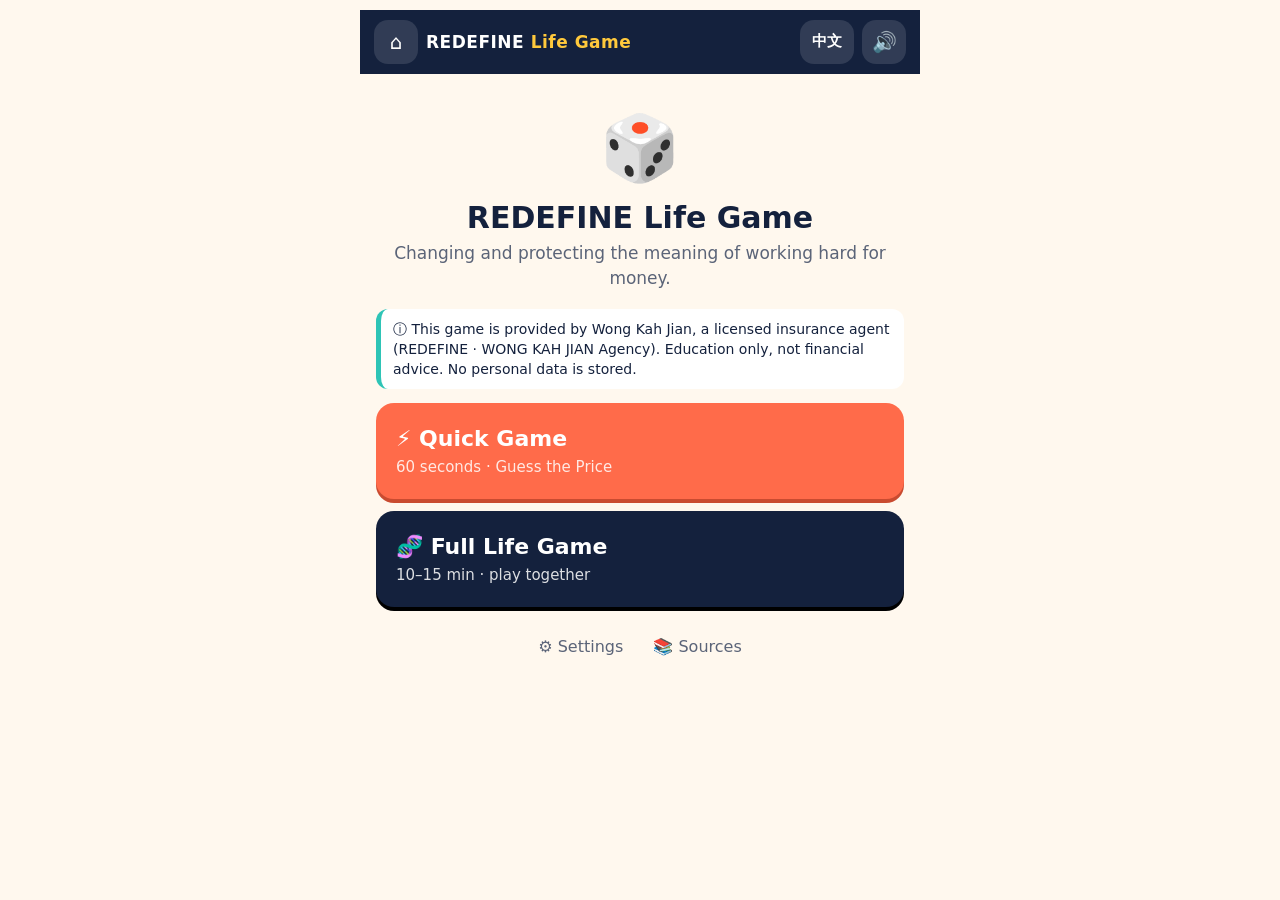
==== docs/index.html @ aa0887c2 "REDEFINE Life Game: Quick + Full mode offline PWA Co-Authored-By: Claude Opus 5.5 <noreply@anthropic" ====
<!doctype html>
<html lang="en">
<head>
<meta charset="utf-8"/>
<meta name="viewport" content="width=device-width,initial-scale=1,viewport-fit=cover"/>
<meta name="theme-color" content="#14213D"/>
<meta name="description" content="REDEFINE Life Game: a fun money game played with a licensed insurance agent."/>
<title>REDEFINE Life Game</title>
<link rel="manifest" href="manifest.webmanifest"/>
<link rel="icon" href="icons/icon-192.png"/>
<link rel="apple-touch-icon" href="icons/icon-192.png"/>
<link rel="stylesheet" href="styles.css"/>
</head>
<body>
<div id="app"></div>
<noscript>Please turn on JavaScript to play.</noscript>
<script src="data.js"></script>
<script src="rules.js"></script>
<script src="i18n.js"></script>
<script src="sound.js"></script>
<script src="cards.js"></script>
<script src="app.js"></script>
</body>
</html>
---- docs/styles.css ----
:root{--navy:#14213D;--coral:#FF6B4A;--sun:#FFC93C;--teal:#2EC4B6;--violet:#7B61FF;--cream:#FFF8EE;--red:#E63946;--green:#1b8a5a;--ink:#14213D;--muted:#5b6478;--card:#fff;color-scheme:light}
*{box-sizing:border-box;-webkit-tap-highlight-color:transparent}
html,body{margin:0;background:var(--cream);color:var(--ink);font:17px/1.45 "Segoe UI","PingFang SC","Microsoft YaHei","Noto Sans SC",system-ui,sans-serif}
button{font:inherit;color:inherit;cursor:pointer}
#app{max-width:560px;margin:0 auto;min-height:100vh;padding-bottom:40px}
.top{position:sticky;top:0;z-index:5;display:flex;align-items:center;gap:8px;padding:10px 14px;background:var(--navy);color:#fff}
.top .brand{flex:1;font-weight:800;letter-spacing:.5px}.top .brand b{color:var(--sun);font-weight:800}
.ic{border:0;background:rgba(255,255,255,.12);color:#fff;min-width:44px;height:44px;border-radius:14px;font-size:20px}
.ic.pill{font-size:15px;font-weight:700;padding:0 12px}
.screen{padding:18px 16px;animation:fadeUp .35s ease}
h1{font-size:30px;margin:6px 0;line-height:1.15}h2{font-size:24px;margin:8px 0 6px;line-height:1.2}h3{font-size:18px;margin:4px 0 10px}
.sub{color:var(--muted);margin:0 0 14px}.small{font-size:14px;color:var(--muted)}.center{text-align:center}
.btn{display:block;border:0;border-radius:18px;padding:14px 18px;background:#fff;box-shadow:0 3px 0 rgba(20,33,61,.15);font-weight:700;font-size:18px;min-height:56px;transition:transform .08s}
.btn:active{transform:translateY(2px) scale(.98)}.btn[disabled]{opacity:.4}
.btn.wide{width:100%;margin:14px 0 0}.btn.big{width:100%;margin:12px 0;padding:20px;font-size:22px;text-align:left}
.btn.big small{display:block;font-size:15px;font-weight:500;opacity:.85;margin-top:2px}
.btn.hot{background:var(--coral);color:#fff;box-shadow:0 4px 0 #c94b30}.btn.cool{background:var(--navy);color:#fff;box-shadow:0 4px 0 #000}
.btn.ghost{background:transparent;box-shadow:none;border:2px solid rgba(20,33,61,.2)}
.row2{display:grid;grid-template-columns:1fr 1fr;gap:10px;margin-top:10px}
.hero{text-align:center;padding:10px 0 4px}.logo{font-size:64px}.tag{color:var(--muted);margin:0}
.licence{background:#fff;border-left:5px solid var(--teal);border-radius:12px;padding:10px 12px;font-size:14px;margin:14px 0}
.links{display:flex;justify-content:center;gap:10px;margin-top:18px}.links button{border:0;background:none;color:var(--muted);font-size:16px;padding:10px;min-height:44px}
.card{background:var(--card);border-radius:20px;padding:16px;margin:12px 0;box-shadow:0 2px 10px rgba(20,33,61,.07)}
.note{background:#E7F8F6;border-radius:12px;padding:10px 12px;font-size:14px;margin:12px 0}
.warn{background:#FFF1D6;border-radius:12px;padding:10px 12px;font-size:15px;margin:10px 0}
.okbox{background:#E3F6EC;color:var(--green);font-weight:700;border-radius:12px;padding:12px;margin:12px 0}
.src{font-size:12.5px;color:var(--muted);margin-top:8px}
/* quick */
.dots{display:flex;gap:6px;justify-content:center}.dots i{width:34px;height:8px;border-radius:4px;background:rgba(20,33,61,.15)}.dots i.on{background:var(--coral)}
.qnum{text-align:center;color:var(--muted);font-size:14px;margin:8px 0}
.q{text-align:center;font-size:23px;margin:10px 0 18px}
.opts{display:grid;gap:12px}.opt{width:100%;font-size:21px;min-height:64px}
.reveal{background:#fff;border-radius:24px;padding:20px;text-align:center;box-shadow:0 4px 18px rgba(20,33,61,.1)}
.reveal .react{font-size:64px}.reveal .rtitle{font-size:22px;font-weight:800}.reveal .real{font-size:20px;margin:8px 0}
.reveal.ok{border-top:8px solid var(--green)}.reveal.miss{border-top:8px solid var(--coral)}
.pcard{width:100%;max-width:420px;border-radius:22px;box-shadow:0 8px 30px rgba(20,33,61,.25);margin:10px auto;display:block}
/* full */
.machine{font-size:70px}.big-q{font-size:24px;margin-top:22px}
.dreams{display:grid;grid-template-columns:repeat(3,1fr);gap:10px;margin-bottom:6px}
.dream{position:relative;border:3px solid transparent;background:#fff;border-radius:18px;padding:12px 4px;min-height:96px;font-size:14px;font-weight:600;box-shadow:0 2px 0 rgba(20,33,61,.1)}
.dream span{display:block;font-size:32px}.dream.on{border-color:var(--coral);background:#FFF0EC}
.badge{position:absolute;top:-8px;right:-6px;background:var(--coral);color:#fff;border-radius:50%;width:26px;height:26px;line-height:26px;font-size:15px}
.dh{font-size:18px}.dh span{font-size:26px}.hint{font-size:14px;color:var(--muted);margin:6px 0}
.chips{display:flex;flex-wrap:wrap;gap:8px;margin:10px 0}
.chip{border:2px solid rgba(20,33,61,.15);background:#fff;border-radius:999px;padding:8px 14px;font-weight:700;min-height:44px}.chip.on{background:var(--navy);color:#fff;border-color:var(--navy)}
.num{display:flex;align-items:center;gap:8px;font-weight:700}
input{font:inherit;font-size:18px;border:2px solid rgba(20,33,61,.15);border-radius:14px;padding:10px 12px;width:100%;background:#fff;color:var(--ink);min-height:48px}
input:focus{outline:none;border-color:var(--teal)}
.field{display:block;margin:12px 0}.field>span{display:block;font-weight:600;margin-bottom:6px}.field small{display:block;font-weight:400;font-size:13px;color:var(--muted)}
.stepper{display:flex;gap:8px}.stepper button{flex:0 0 52px;height:52px;border:0;border-radius:14px;background:var(--navy);color:#fff;font-size:26px;font-weight:700}
.stepper input{text-align:center}
.stagehead{text-align:center}.stg{display:inline-block;background:var(--sun);border-radius:999px;padding:4px 14px;font-weight:800;font-size:14px}
.stats{display:flex;gap:10px;margin:12px 0}.stats>div{flex:1;background:#fff;border-radius:16px;padding:10px;text-align:center}
.stats small{display:block;color:var(--muted);font-size:13px}.stats b{font-size:20px}
.alloc{background:#fff;border-radius:18px;padding:12px 14px;margin:10px 0;display:grid;grid-template-columns:1fr auto;gap:6px 10px;align-items:center}
.alloc .al{grid-column:1/2;display:flex;justify-content:space-between;gap:6px;font-size:16px}.alloc .bar{grid-column:1/2}.alloc .pm{grid-row:1/3;grid-column:2;display:flex;gap:6px}
.alloc .pm button{width:52px;height:52px;border:0;border-radius:14px;background:var(--navy);color:#fff;font-size:26px;font-weight:700}
.bar{height:12px;background:rgba(20,33,61,.08);border-radius:6px;overflow:hidden}.bar i{display:block;height:100%;background:var(--teal);border-radius:6px;transition:width .4s}
.a-life .bar i{background:var(--sun)}.a-save .bar i{background:var(--teal)}.a-invest .bar i{background:var(--violet)}.a-protect .bar i{background:var(--coral)}
.bar.neg i{background:var(--red)}
.cards{display:grid;grid-template-columns:1fr 1fr;gap:12px}
.lcard{border:0;border-radius:20px;min-height:120px;padding:12px;font-weight:800;font-size:16px;color:#fff;background:var(--navy);box-shadow:0 4px 0 rgba(0,0,0,.25)}
.lcard span{display:block;font-size:40px}
.c-promo{background:linear-gradient(135deg,#2EC4B6,#1b8a5a)}.c-baby{background:linear-gradient(135deg,#FFC93C,#FF9F1C);color:var(--navy)}
.c-hospital{background:linear-gradient(135deg,#7B61FF,#14213D)}.c-ci{background:linear-gradient(135deg,#FF6B4A,#C2185B)}
.c-stop2{background:linear-gradient(135deg,#E63946,#7a1020)}.c-stopall{background:linear-gradient(135deg,#444,#111)}.c-smooth{background:linear-gradient(135deg,#9be7ff,#2EC4B6);color:var(--navy)}
.lcard.big{width:220px;margin:0 auto;min-height:280px;display:flex;flex-direction:column;justify-content:center;font-size:22px}.lcard.big span{font-size:80px}
.flip{perspective:900px}.flip .lcard{animation:flipIn .7s ease both}
.deck{display:block;margin:20px auto;width:220px;height:300px;border:0;border-radius:24px;background:repeating-linear-gradient(45deg,var(--navy),var(--navy) 12px,#1f3160 12px,#1f3160 24px);color:#fff;font-size:22px;font-weight:800;box-shadow:0 8px 0 #000}
.deck span{display:block;font-size:70px}.deck.go{animation:flipOut .6s ease both}
.story{font-size:19px;margin:16px 0 8px}.tagline{display:inline-block;background:#EEE9FF;border-radius:999px;padding:4px 12px;font-size:14px}
.lines .ln,.ln{display:flex;justify-content:space-between;gap:10px;padding:6px 0;border-bottom:1px dashed rgba(20,33,61,.1);text-align:left}
.ln.good b{color:var(--green)}.ln.bad b{color:var(--red)}
.dr{display:grid;grid-template-columns:40px 1fr auto;align-items:center;gap:10px;padding:8px 0}.dr>span{font-size:30px}.dr small{display:block;color:var(--muted);font-size:13px}
.dr em{font-style:normal;font-weight:800;font-size:18px}.dr.no em{color:var(--red)}.dr.ok .bar i{background:var(--green)}.dr.no .bar i{background:var(--coral)}
.tiles{display:grid;grid-template-columns:1fr 1fr;gap:10px}.tile{background:#fff;border-radius:18px;padding:12px}.tile:last-child{grid-column:1/3}
.tile small{display:block;color:var(--muted);font-size:13px}.tile b{font-size:24px}.tile span{display:block;font-size:12.5px;color:var(--muted)}
.tile.bad b{color:var(--red)}.tile.good b{color:var(--green)}
.timeline{display:flex;gap:8px;margin:12px 0}.timeline>div{flex:1;background:#fff;border-radius:14px;padding:8px;text-align:center}.timeline span{font-size:26px;display:block}.timeline small{display:block;color:var(--muted)}
.cmp{margin:10px 0 16px}.cl{font-weight:700;margin-bottom:6px}.cb{display:grid;grid-template-columns:60px 1fr 90px;align-items:center;gap:8px;margin:4px 0;font-size:14px}.cb b{text-align:right}
.cb.after .bar i{background:var(--green)}.cb.after .bar.neg i{background:var(--coral)}.dd{font-size:22px}.dd .up{color:var(--green)}
.agentbox{border:2px dashed var(--teal)}
.need{display:grid;grid-template-columns:1fr auto 28px;align-items:center;gap:8px;background:#FFF0EC;border-radius:14px;padding:10px 12px;margin:8px 0;cursor:pointer}
.need small{display:block;color:var(--muted)}.need em{font-style:normal;font-weight:800;color:var(--red);font-size:18px}.need.ok{background:#E3F6EC}.need.ok em{color:var(--green)}
.fx{font-style:italic;font-weight:700;color:var(--violet)}
.report{background:#fff;border-radius:20px;padding:16px;box-shadow:0 2px 12px rgba(20,33,61,.08)}
.rhead{display:flex;justify-content:space-between;background:var(--navy);color:#fff;border-radius:14px;padding:12px 14px}.rhead b{color:var(--sun)}.rhead small{display:block;opacity:.85}.rd{text-align:right;font-weight:700}
.rsec{margin-top:14px}.rsec h3{color:var(--coral);margin-bottom:6px}.rdreams span,.rgrid span{display:block;padding:2px 0}
.rt{width:100%;border-collapse:collapse;font-size:15px}.rt td,.rt th{padding:6px 4px;border-bottom:1px solid #eee;text-align:right}.rt td:first-child,.rt th:first-child{text-align:left}
.rfoot{margin-top:14px;font-size:12.5px;color:var(--muted);border-top:1px solid #eee;padding-top:10px}
.srcrow small{display:block;color:var(--muted);margin-top:4px}.srcrow a{color:var(--violet)}
.modal{position:fixed;inset:0;background:rgba(20,33,61,.55);z-index:20;display:flex;align-items:flex-end;justify-content:center}
.sheet{background:#fff;width:100%;max-width:560px;border-radius:24px 24px 0 0;padding:20px 16px 24px;max-height:88vh;overflow:auto}
.fx-line{background:#F3F0FF;border-radius:12px;padding:10px;font-weight:600}.calc{font-family:ui-monospace,Consolas,monospace;font-size:14.5px;background:#f7f7f7;border-radius:12px;padding:10px;line-height:1.7}
.confetti{position:fixed;inset:0;pointer-events:none;z-index:30;overflow:hidden}.confetti i{position:absolute;top:-20px;width:10px;height:16px;border-radius:2px;animation:fall 2.2s ease-in forwards}
.pop{animation:pop .35s cubic-bezier(.2,1.6,.4,1)}.bounce{animation:bounce 1.8s ease-in-out infinite}.shake{animation:shake 2.4s ease-in-out infinite}
@keyframes pop{from{transform:scale(.8);opacity:0}to{transform:none;opacity:1}}
@keyframes fadeUp{from{transform:translateY(10px);opacity:0}to{transform:none;opacity:1}}
@keyframes bounce{0%,100%{transform:translateY(0)}50%{transform:translateY(-8px)}}
@keyframes shake{0%,80%,100%{transform:rotate(0)}85%{transform:rotate(-4deg)}90%{transform:rotate(4deg)}95%{transform:rotate(-2deg)}}
@keyframes flipIn{from{transform:rotateY(180deg) scale(.7);opacity:0}to{transform:none;opacity:1}}
@keyframes flipOut{to{transform:rotateY(90deg) scale(1.1);opacity:.2}}
@keyframes fall{to{transform:translateY(110vh) rotate(720deg)}}
@media (prefers-reduced-motion:reduce){*{animation:none!important;transition:none!important}}
@media (min-width:700px){#app{padding-top:10px}}
@media print{
  @page{size:A4;margin:10mm}
  body{background:#fff}.top,.noprint{display:none!important}.screen{padding:0;animation:none}
  .report{box-shadow:none;padding:0;font-size:12.5px}.report .fx,.report .small{display:none}
  .rhead{-webkit-print-color-adjust:exact;print-color-adjust:exact}.need{-webkit-print-color-adjust:exact;print-color-adjust:exact;padding:6px 10px;margin:4px 0}
  #app{max-width:none}
}
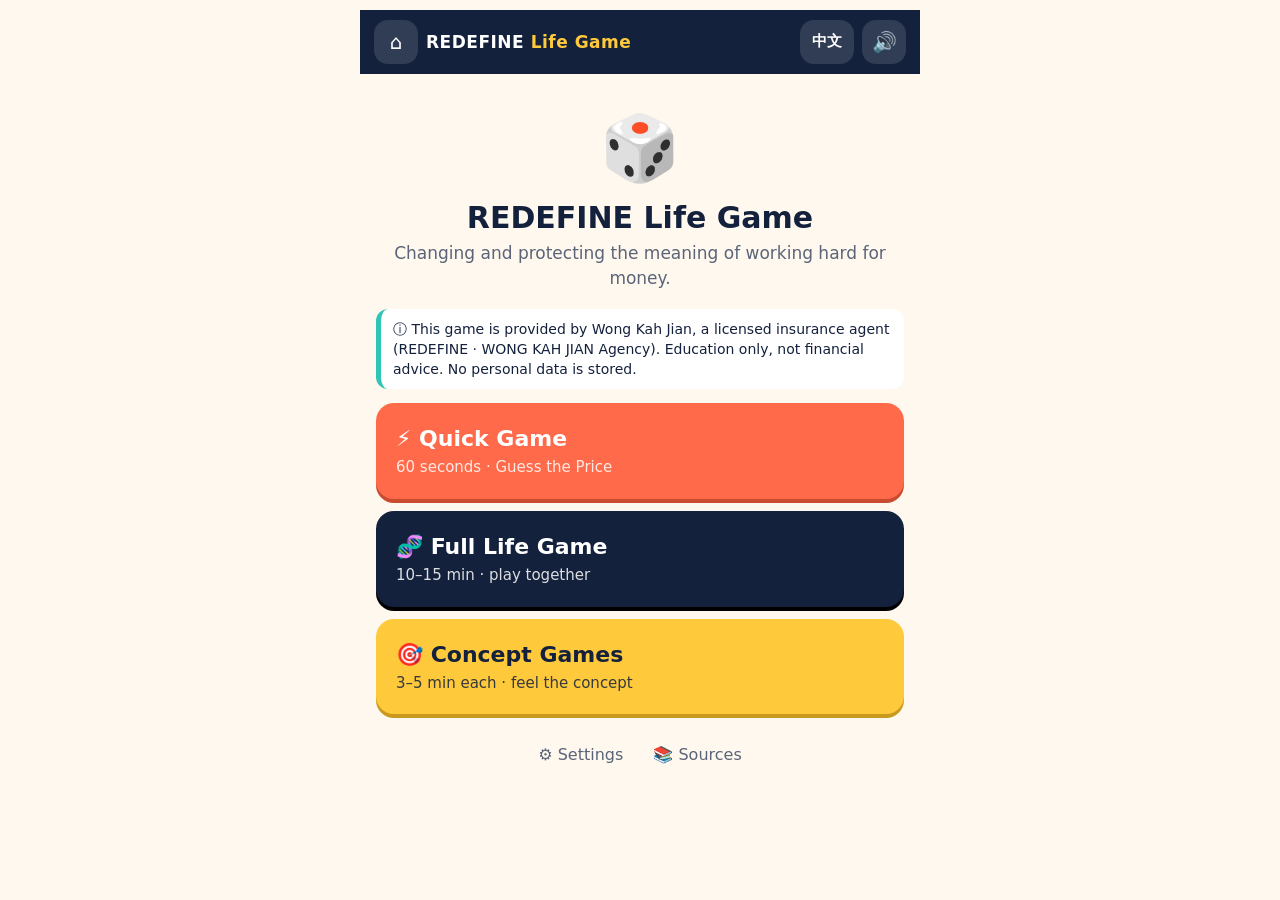
==== commit 483386ca: "Add Concept Games: 7 games for medical, income protection, savings and legacy concepts Co-Authored-B" ====
--- a/docs/index.html
+++ b/docs/index.html
@@ -19,6 +19,7 @@
 <script src="i18n.js"></script>
 <script src="sound.js"></script>
 <script src="cards.js"></script>
+<script src="concepts.js"></script>
 <script src="app.js"></script>
 </body>
 </html>
--- a/docs/styles.css
+++ b/docs/styles.css
@@ -110,3 +110,66 @@
   .rhead{-webkit-print-color-adjust:exact;print-color-adjust:exact}.need{-webkit-print-color-adjust:exact;print-color-adjust:exact;padding:6px 10px;margin:4px 0}
   #app{max-width:none}
 }
+/* quick game: Higher or Lower */
+.qbar{display:flex;justify-content:space-between;align-items:center;margin-bottom:10px}
+.score{background:var(--navy);color:#fff;border-radius:999px;padding:6px 14px;font-size:16px}.score b{color:var(--sun);font-size:19px}.streak{margin-left:4px}
+.hl-wrap{padding:6px 0}
+.hlcard{position:relative;background:#fff;border-radius:26px;padding:26px 16px 14px;text-align:center;box-shadow:0 8px 24px rgba(20,33,61,.14);touch-action:none;user-select:none;-webkit-user-select:none;cursor:grab;border:4px solid transparent;transition:border-color .15s,background .15s}
+.hlcard.up{border-color:var(--green);background:#E3F6EC}.hlcard.down{border-color:var(--coral);background:#FFF0EC}
+.hl-a span,.hl-b span{display:block;font-size:46px;line-height:1.15}.hl-a b{font-size:21px;display:block;line-height:1.25}.hl-b b{font-size:18px;display:block;line-height:1.3}
+.hl-vs{margin:12px auto;display:inline-block;background:var(--sun);border-radius:999px;padding:5px 14px;font-weight:800;font-size:14px}
+.hl-hint{color:var(--muted);font-size:13px;margin-top:12px}
+.ring{--p:100%;position:absolute;top:10px;right:10px;width:48px;height:48px;border-radius:50%;background:conic-gradient(var(--teal) var(--p),rgba(20,33,61,.1) 0);display:grid;place-items:center}
+.ring span{background:#fff;width:36px;height:36px;border-radius:50%;display:grid;place-items:center;font-weight:800}
+.ring.hurry{background:conic-gradient(var(--red) var(--p),rgba(20,33,61,.1) 0);animation:pulse .5s infinite}
+.hlbtns .btn{font-size:20px;min-height:64px;color:#fff}.btn.hi{background:var(--green);box-shadow:0 4px 0 #0f5e3c}.btn.lo{background:var(--coral);box-shadow:0 4px 0 #c94b30}
+.meter{margin:12px 0;text-align:left}.mrow{display:grid;grid-template-columns:32px 1fr auto;gap:8px;align-items:center;margin:8px 0;font-size:15px}.mrow span{font-size:24px}
+.mrow .bar{height:16px}.mrow .bar i{background:var(--coral);transition:width 1s cubic-bezier(.2,.8,.2,1)}.mrow .cmpbar i{background:var(--navy)}
+.pts{display:inline-block;background:var(--sun);border-radius:999px;padding:6px 16px;font-weight:800;font-size:18px}.pts.zero{background:#eee;color:var(--muted)}
+@keyframes pulse{50%{transform:scale(1.12)}}
+a.btn{text-decoration:none;text-align:center;display:flex;align-items:center;justify-content:center}
+.sendbox{text-align:left;border:2px solid var(--coral)}.sendbox h3{margin-bottom:4px}
+.consent{display:flex;gap:10px;align-items:flex-start;margin:10px 0;font-size:15px}.consent input{width:26px;height:26px;min-height:0;flex:0 0 26px;margin-top:1px;accent-color:var(--coral)}
+.err{color:var(--red)!important}
+/* concept games */
+.btn.sun{background:var(--sun);color:var(--navy);box-shadow:0 4px 0 #c99a1d}
+.cgth{margin:18px 0 8px}.cgtiles{display:grid;grid-template-columns:1fr 1fr;gap:10px}
+.cgtile{border:0;border-radius:20px;padding:14px;text-align:left;color:#fff;min-height:130px;box-shadow:0 4px 0 rgba(0,0,0,.2);display:flex;flex-direction:column;gap:4px}
+.cgtile span{font-size:38px}.cgtile b{font-size:17px}.cgtile small{opacity:.9;font-size:13px;line-height:1.3}
+.t-med{background:linear-gradient(135deg,#FF6B4A,#C2185B)}.t-inc{background:linear-gradient(135deg,#7B61FF,#14213D)}.t-sav{background:linear-gradient(135deg,#2EC4B6,#1b8a5a)}.t-leg{background:linear-gradient(135deg,#FFC93C,#FF9F1C);color:var(--navy)}
+.cghead{display:flex;align-items:center;gap:8px;justify-content:space-between;margin-bottom:6px}.cghead b{flex:1;text-align:center;font-size:17px}.cghead .chip{min-height:40px;padding:6px 10px;font-size:14px}
+.cgdots{display:flex;gap:5px;justify-content:center;margin:6px 0 12px}.cgdots i{width:26px;height:6px;border-radius:3px;background:rgba(20,33,61,.15)}.cgdots i.on{background:var(--coral)}
+.cgintro{font-size:19px;line-height:1.45}
+.feel{background:var(--navy);color:#fff;border-radius:22px;padding:18px;margin:14px 0;text-align:center}.feel span{font-size:34px}.feel p{font-size:20px;font-weight:700;margin:6px 0;line-height:1.4}.feel small{display:block;opacity:.85;font-size:15px}
+.cgend h3{font-size:21px}.bige{font-size:64px;display:block;line-height:1.1}
+.bigcard{min-height:240px;display:flex;flex-direction:column;justify-content:center;gap:8px}.bigcard b{font-size:23px}.bigcard small{color:var(--muted)}
+.fly-r{transform:translateX(130%) rotate(20deg)!important;transition:transform .28s}.fly-l{transform:translateX(-130%) rotate(-20deg)!important;transition:transform .28s}
+.board{display:grid;grid-template-columns:28px 1fr 1fr;grid-template-rows:1fr 1fr 24px;gap:6px;height:300px}
+.board .ax.y{grid-row:1/3;writing-mode:vertical-rl;transform:rotate(180deg);text-align:center;color:var(--muted);font-size:13px}.board .ax.x{grid-column:2/4;text-align:right;color:var(--muted);font-size:13px}
+.board .q{background:#fff;border-radius:14px;padding:8px;display:flex;flex-wrap:wrap;gap:6px;align-content:flex-start;position:relative}.board .q small{position:absolute;bottom:6px;left:8px;color:var(--muted);font-size:11px}
+.board .q4.hot{background:#FFF0EC;border:2px solid var(--coral)}
+.chipe{font-size:30px;border-radius:12px;padding:2px 4px;border:3px solid transparent}.chipe.pay{border-color:var(--green)}.chipe.lose{border-color:var(--coral)}
+.legend i{display:inline-block;width:14px;height:14px;border-radius:4px;margin:0 4px 0 10px;vertical-align:middle}.legend i.pay{border:3px solid var(--green)}.legend i.lose{border:3px solid var(--coral)}
+.robber{text-align:center;margin:10px 0}.bubble{background:#fff;border-radius:20px;padding:14px;font-size:19px;font-weight:700;box-shadow:0 4px 14px rgba(20,33,61,.12);margin-top:8px}
+.btn.redk{background:#E63946;color:#fff}.btn.whitek{background:#fff;border:3px solid #ddd}
+.ln b.bad{color:var(--red)}.ln b.good{color:var(--green)}.ln small{color:var(--muted)}
+.auction{text-align:center;padding:16px;background:#fff;border-radius:24px;box-shadow:0 6px 20px rgba(20,33,61,.1)}.bid{font-size:40px;font-weight:900;color:var(--coral)}
+.bigval{font-size:38px;font-weight:900;color:var(--navy);margin:6px 0}.bigval.bad{color:var(--red)}
+.pricetag{margin:14px auto;max-width:360px;text-align:center;border-radius:18px;padding:18px;border:4px dashed;transform:rotate(-2deg)}.pricetag b{display:block;font-size:30px;font-weight:900}.pricetag small{font-size:15px}
+.pricetag.sale{background:#FFF0EC;border-color:var(--red);color:var(--red)}.pricetag.free{background:#FFF1D6;border-color:#FF9F1C;color:#b35c00}.pricetag.fair{background:#E3F6EC;border-color:var(--green);color:var(--green)}
+.tree{position:relative;height:260px;text-align:center}.tree .cloud{font-size:54px}.tree .drops{display:block;font-size:20px;animation:fall 1s linear infinite;position:absolute;left:44%;font-style:normal}
+.tree .trunk{font-size:150px;line-height:1;margin-top:-10px}.tree .crown{position:absolute;top:70px;left:50%;transform:translateX(-50%);width:200px;display:flex;flex-wrap:wrap;justify-content:center;gap:2px;z-index:2}
+.fruit{font-size:28px;display:inline-block}.fruit.fall{animation:drop 1.2s ease-in forwards}.tree.dry .trunk{filter:saturate(.3) brightness(.9)}
+@keyframes drop{to{transform:translateY(180px) rotate(90deg);opacity:0}}
+.mrow .bar.ok i{background:var(--green)}.card{position:relative}.needline{position:absolute;top:10px;bottom:10px;border-left:3px dashed var(--red)}
+.tempt{background:#fff;border-radius:22px;padding:18px;text-align:center;box-shadow:0 6px 18px rgba(20,33,61,.12);margin:8px 0}.tempt span{font-size:44px}.tempt b{display:block;font-size:22px}
+.tbar{height:10px;background:#eee;border-radius:5px;margin-top:10px;overflow:hidden}.tbar i{display:block;height:100%;width:100%;background:var(--coral)}
+.jars{display:flex;gap:10px;justify-content:center;margin:10px 0}.jar{flex:1;max-width:240px;background:#fff;border-radius:20px;padding:12px;text-align:center}.jar span{font-size:46px;display:block}.jar b{font-size:22px;display:block}.jar.locked{border:3px solid var(--green)}
+.monks{display:flex;justify-content:space-around;text-align:center;margin:10px 0}.monks small{display:block;max-width:150px;color:var(--muted)}
+.bar.well{height:22px}.bar.well i{background:linear-gradient(90deg,#8d6e63,#2EC4B6)}
+.ldream{padding:10px 14px}.ldream.on{border:2px solid var(--sun)}.ldtog{border:0;background:none;font-size:18px;font-weight:700;width:100%;text-align:left;min-height:44px}
+.seg{display:flex;gap:6px}.seg .chip{min-height:40px;padding:6px 12px}
+.scale{text-align:center;margin:16px 0}.beam{display:flex;justify-content:space-between;background:var(--navy);border-radius:14px;padding:4px;transition:transform .6s cubic-bezier(.3,1.4,.5,1)}
+.pan{background:#fff;border-radius:12px;padding:10px;width:48%}.pan span{font-size:30px;display:block}.pan b{font-size:20px;display:block}.pan small{color:var(--muted)}.post{color:var(--navy);font-size:26px;line-height:1}
+.scriptline{background:#F3F0FF;border-radius:12px;padding:10px;margin:8px 0;font-size:16px}.scriptline.zh{background:#f7f7f7}
+@media (min-width:700px){.cgtiles{grid-template-columns:1fr 1fr 1fr}}
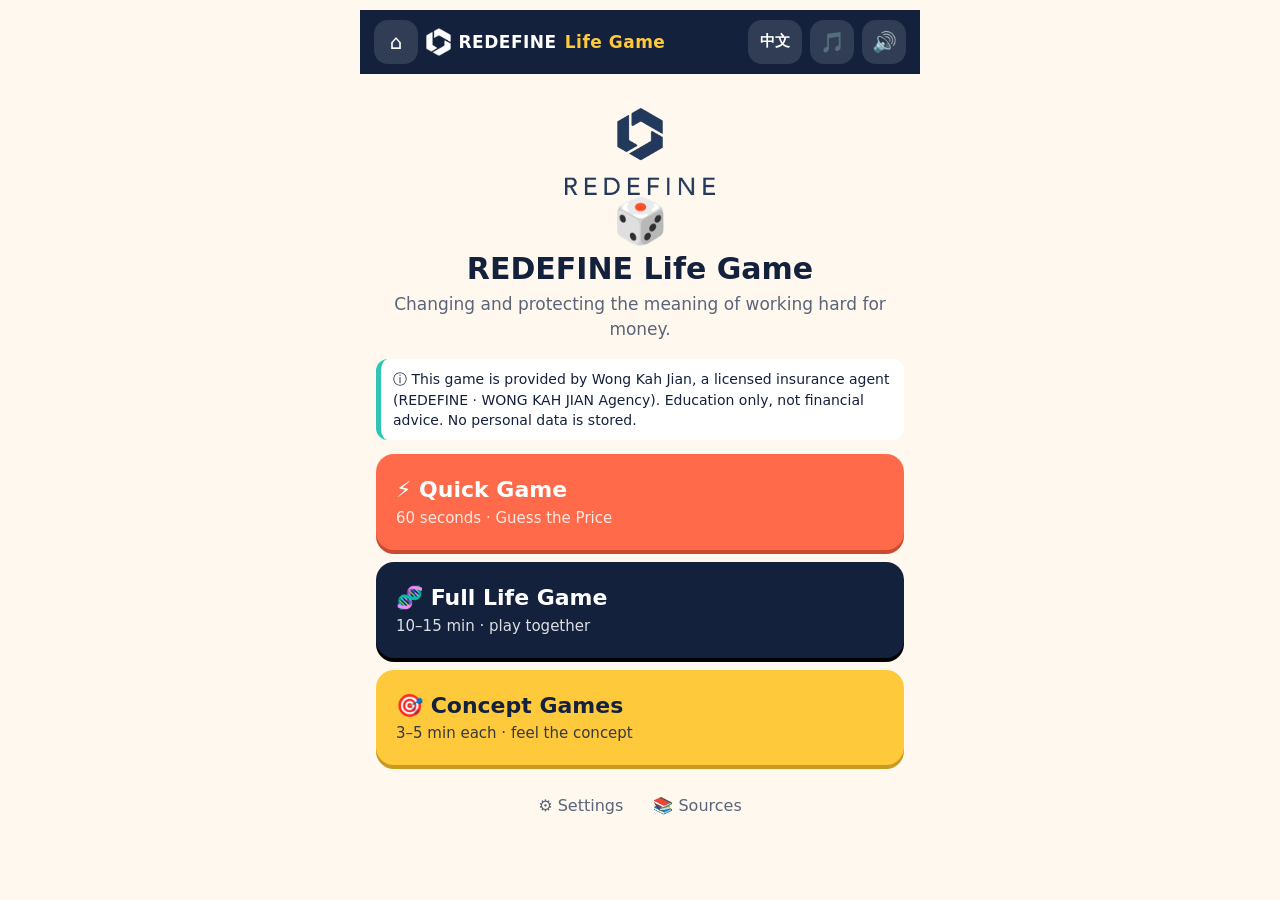
==== commit 9fd5e9ce: "Add REDEFINE logo: top bar, home, summary, share images and app icons Co-Authored-By: Claude Opus 5." ====
--- a/docs/index.html
+++ b/docs/index.html
@@ -8,7 +8,7 @@
 <title>REDEFINE Life Game</title>
 <link rel="manifest" href="manifest.webmanifest"/>
 <link rel="icon" href="icons/icon-192.png"/>
-<link rel="apple-touch-icon" href="icons/icon-192.png"/>
+<link rel="apple-touch-icon" href="icons/apple-touch-icon.png"/>
 <link rel="stylesheet" href="styles.css"/>
 </head>
 <body>
--- a/docs/styles.css
+++ b/docs/styles.css
@@ -173,3 +173,9 @@
 .pan{background:#fff;border-radius:12px;padding:10px;width:48%}.pan span{font-size:30px;display:block}.pan b{font-size:20px;display:block}.pan small{color:var(--muted)}.post{color:var(--navy);font-size:26px;line-height:1}
 .scriptline{background:#F3F0FF;border-radius:12px;padding:10px;margin:8px 0;font-size:16px}.scriptline.zh{background:#f7f7f7}
 @media (min-width:700px){.cgtiles{grid-template-columns:1fr 1fr 1fr}}
+.ic.off{opacity:.45}
+
+.top .brand{display:flex;align-items:center;gap:8px;white-space:nowrap;overflow:hidden}.top .brand .mark{height:28px;width:auto;flex:none}
+.hero-logo{display:block;width:150px;max-width:45%;height:auto;margin:6px auto 2px}.hero .logo{font-size:44px;line-height:1.1}
+@media (max-width:430px){.top .brand .rdf{display:none}}
+.rhead{align-items:center;gap:12px}.rhead .rmark{height:40px;width:auto;flex:none}.rhead .rt{flex:1}
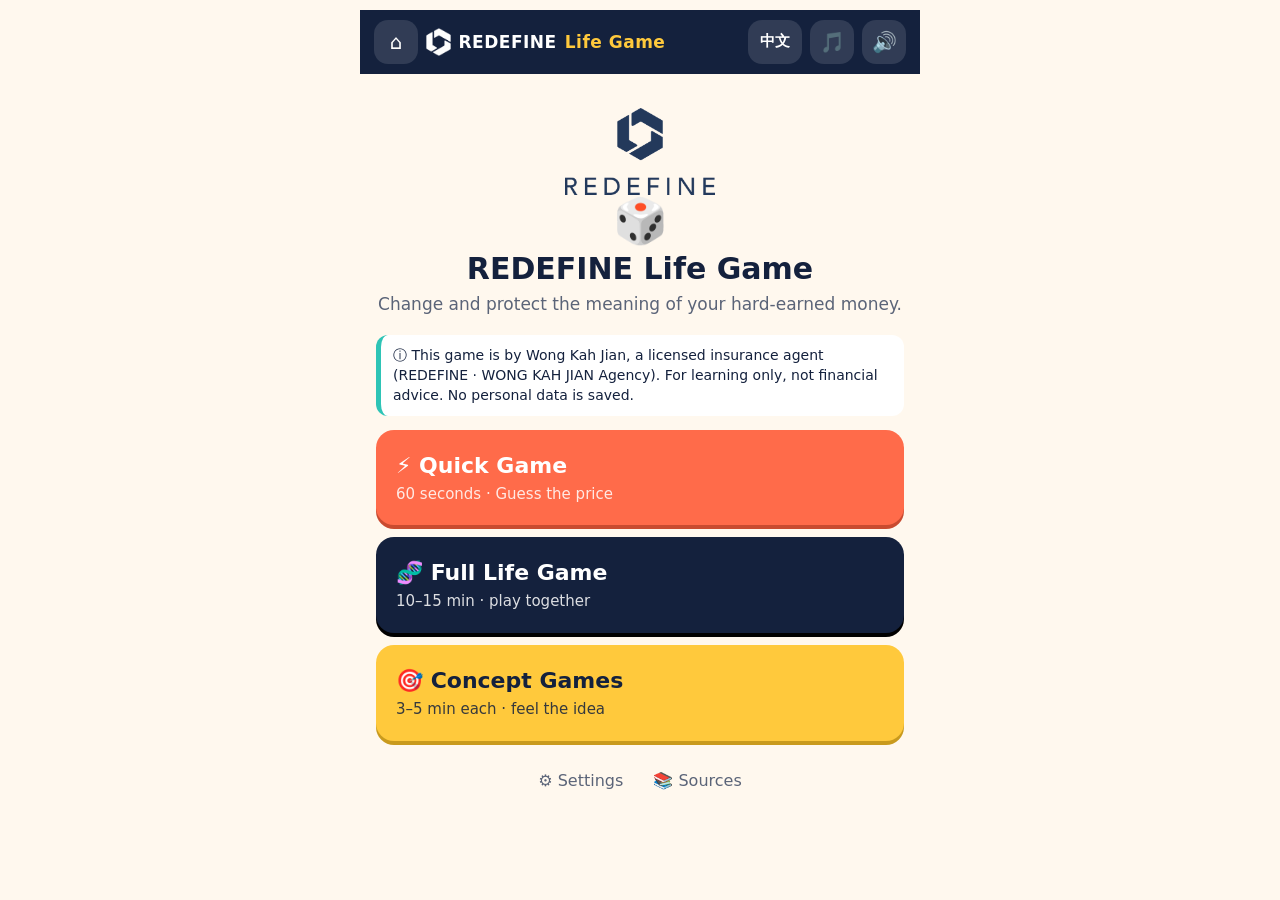
==== commit b19b919a: "Concept Games become live action movies: customer controls the character, subtitles tell the story, " ====
--- a/docs/index.html
+++ b/docs/index.html
@@ -19,6 +19,8 @@
 <script src="i18n.js"></script>
 <script src="sound.js"></script>
 <script src="cards.js"></script>
+<script src="movie.js"></script>
+<script src="scenes.js"></script>
 <script src="concepts.js"></script>
 <script src="app.js"></script>
 </body>
--- a/docs/styles.css
+++ b/docs/styles.css
@@ -179,3 +179,21 @@
 .hero-logo{display:block;width:150px;max-width:45%;height:auto;margin:6px auto 2px}.hero .logo{font-size:44px;line-height:1.1}
 @media (max-width:430px){.top .brand .rdf{display:none}}
 .rhead{align-items:center;gap:12px}.rhead .rmark{height:40px;width:auto;flex:none}.rhead .rt{flex:1}
+/* Quick game: second language under the main line */
+.bi{display:block;font-size:.72em;font-weight:500;opacity:.75;margin-top:2px;line-height:1.25}
+.btn .bi{font-size:.68em;opacity:.85}
+.hl-vs .bi{font-size:.8em}
+.ring.done{background:conic-gradient(var(--coral) 0 100%,transparent 0)}.ring.done span{font-size:22px}
+.hl-hint.late{color:var(--coral);font-weight:800;font-size:16px;opacity:1;animation:nudge 1s infinite}
+@keyframes nudge{50%{transform:scale(1.05)}}
+.rline{font-weight:600}
+[hidden]{display:none!important}
+/* Concept Games: live movie stage */
+.mvhost{margin:6px 0 4px}
+.stage{position:relative;border-radius:18px;overflow:hidden;box-shadow:0 8px 24px rgba(20,33,61,.18);background:#000}
+.stage canvas{display:block;width:100%;touch-action:none;user-select:none;-webkit-user-select:none;cursor:pointer}
+.mv-skip{position:absolute;right:8px;bottom:20px;border:0;border-radius:10px;background:rgba(255,255,255,.25);color:#fff;font-size:14px;padding:4px 8px;opacity:.7}
+.mv-btns{display:flex;gap:10px;margin-top:10px;min-height:8px}.mv-btns .btn{flex:1;margin:0}
+.mv-btns .btn.big{font-size:22px;padding:18px}
+.mv-sub{min-height:3.2em;margin-top:8px;padding:10px 14px;border-radius:14px;background:#14213D;color:#fff;font-size:18px;font-weight:700;line-height:1.35;text-align:center;opacity:.25;transition:opacity .2s}
+.mv-sub.on{opacity:1}
